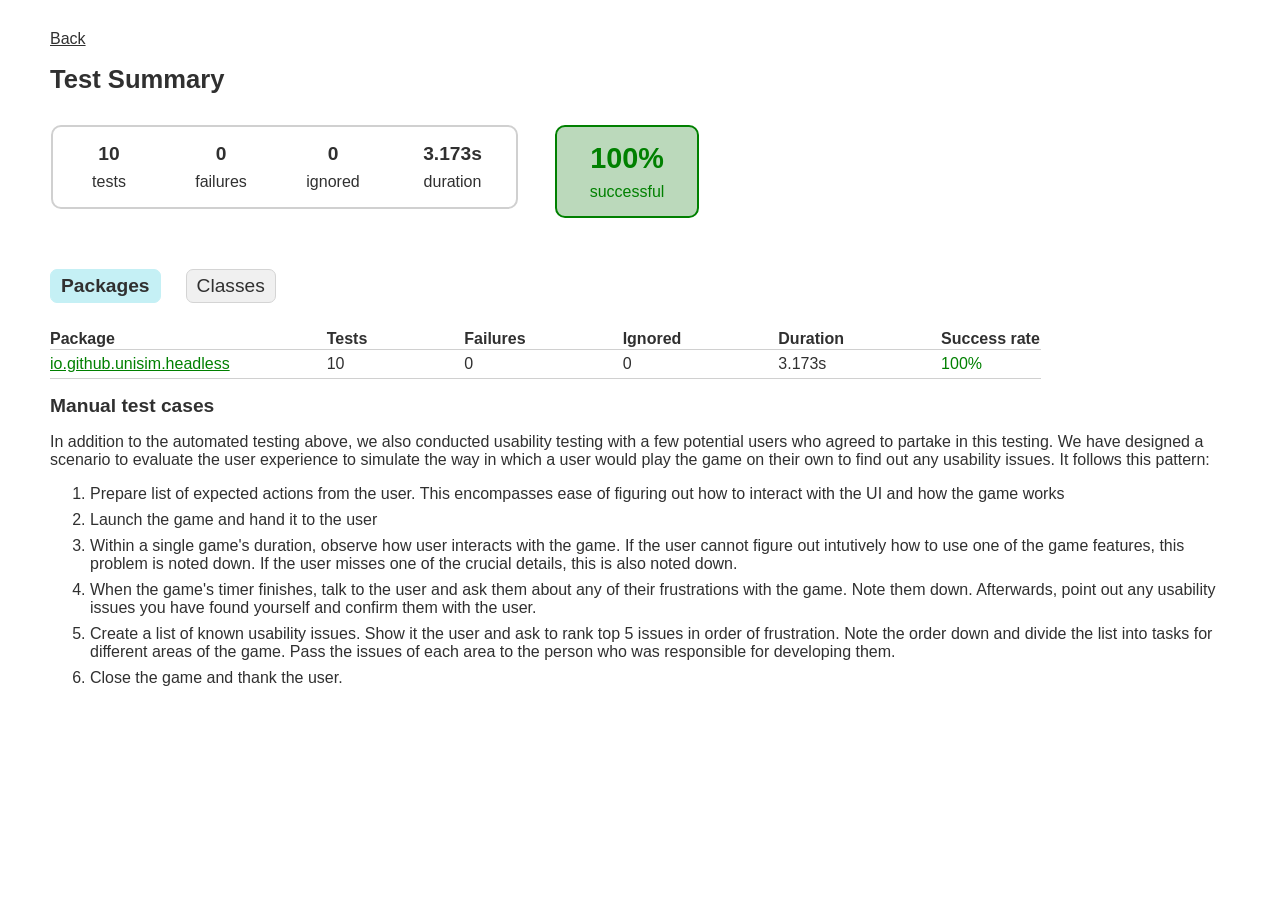
==== docs/jacoco-report/index.html @ bc92f774 "Fixed anchor elements in testing material" ====
<!DOCTYPE html>
<html>
  <head>
    <meta http-equiv="Content-Type" content="text/html; charset=utf-8" />
    <meta http-equiv="x-ua-compatible" content="IE=edge" />
    <title>Test results - Test Summary</title>
    <link href="css/base-style.css" rel="stylesheet" type="text/css" />
    <link href="css/style.css" rel="stylesheet" type="text/css" />
    <script src="js/report.js" type="text/javascript"></script>
  </head>
  <body>
    <div id="content">
      <div>
        <a href="../index.html"> Back </a>
      </div>
      <h1>Test Summary</h1>
      <div id="summary">
        <table>
          <tr>
            <td>
              <div class="summaryGroup">
                <table>
                  <tr>
                    <td>
                      <div class="infoBox" id="tests">
                        <div class="counter">10</div>
                        <p>tests</p>
                      </div>
                    </td>
                    <td>
                      <div class="infoBox" id="failures">
                        <div class="counter">0</div>
                        <p>failures</p>
                      </div>
                    </td>
                    <td>
                      <div class="infoBox" id="ignored">
                        <div class="counter">0</div>
                        <p>ignored</p>
                      </div>
                    </td>
                    <td>
                      <div class="infoBox" id="duration">
                        <div class="counter">3.173s</div>
                        <p>duration</p>
                      </div>
                    </td>
                  </tr>
                </table>
              </div>
            </td>
            <td>
              <div class="infoBox success" id="successRate">
                <div class="percent">100%</div>
                <p>successful</p>
              </div>
            </td>
          </tr>
        </table>
      </div>
      <div id="tabs">
        <ul class="tabLinks">
          <li>
            <a href="#tab0">Packages</a>
          </li>
          <li>
            <a href="#tab1">Classes</a>
          </li>
        </ul>
        <div id="tab0" class="tab">
          <h2>Packages</h2>
          <table>
            <thead>
              <tr>
                <th>Package</th>
                <th>Tests</th>
                <th>Failures</th>
                <th>Ignored</th>
                <th>Duration</th>
                <th>Success rate</th>
              </tr>
            </thead>
            <tbody>
              <tr>
                <td class="success">
                  <a href="packages/io.github.unisim.headless.html"
                    >io.github.unisim.headless</a
                  >
                </td>
                <td>10</td>
                <td>0</td>
                <td>0</td>
                <td>3.173s</td>
                <td class="success">100%</td>
              </tr>
            </tbody>
          </table>
        </div>
        <div id="tab1" class="tab">
          <h2>Classes</h2>
          <table>
            <thead>
              <tr>
                <th>Class</th>
                <th>Tests</th>
                <th>Failures</th>
                <th>Ignored</th>
                <th>Duration</th>
                <th>Success rate</th>
              </tr>
            </thead>
            <tbody>
              <tr>
                <td class="success">
                  <a href="classes/io.github.unisim.headless.AssetTests.html"
                    >io.github.unisim.headless.AssetTests</a
                  >
                </td>
                <td>1</td>
                <td>0</td>
                <td>0</td>
                <td>2.638s</td>
                <td class="success">100%</td>
              </tr>
              <tr>
                <td class="success">
                  <a
                    href="classes/io.github.unisim.headless.BuildingManagerTests.html"
                    >io.github.unisim.headless.BuildingManagerTests</a
                  >
                </td>
                <td>3</td>
                <td>0</td>
                <td>0</td>
                <td>0.419s</td>
                <td class="success">100%</td>
              </tr>
              <tr>
                <td class="success">
                  <a
                    href="classes/io.github.unisim.headless.EventManagerTests.html"
                    >io.github.unisim.headless.EventManagerTests</a
                  >
                </td>
                <td>1</td>
                <td>0</td>
                <td>0</td>
                <td>0.012s</td>
                <td class="success">100%</td>
              </tr>
              <tr>
                <td class="success">
                  <a
                    href="classes/io.github.unisim.headless.ScoreManagerTests.html"
                    >io.github.unisim.headless.ScoreManagerTests</a
                  >
                </td>
                <td>2</td>
                <td>0</td>
                <td>0</td>
                <td>0.071s</td>
                <td class="success">100%</td>
              </tr>
              <tr>
                <td class="success">
                  <a href="classes/io.github.unisim.headless.TimerTests.html"
                    >io.github.unisim.headless.TimerTests</a
                  >
                </td>
                <td>3</td>
                <td>0</td>
                <td>0</td>
                <td>0.033s</td>
                <td class="success">100%</td>
              </tr>
            </tbody>
          </table>
        </div>
      </div>
      <!-- <div id="footer">
<p>
<div>
<label class="hidden" id="label-for-line-wrapping-toggle" for="line-wrapping-toggle">Wrap lines
<input id="line-wrapping-toggle" type="checkbox" autocomplete="off"/>
</label>
</div>Generated by 
<a href="http://www.gradle.org">Gradle 8.10.1</a> at Dec 29, 2024, 9:10:02 AM</p>
</div> -->
      <div>
        <h2>Manual test cases</h2>
        <p>
          In addition to the automated testing above, we also conducted
          usability testing with a few potential users who agreed to partake in
          this testing. We have designed a scenario to evaluate the user
          experience to simulate the way in which a user would play the game on
          their own to find out any usability issues. It follows this pattern:
        </p>
        <ol>
          <li>
            Prepare list of expected actions from the user. This encompasses
            ease of figuring out how to interact with the UI and how the game
            works
          </li>
          <li>Launch the game and hand it to the user</li>
          <li>
            Within a single game's duration, observe how user interacts with the
            game. If the user cannot figure out intutively how to use one of the
            game features, this problem is noted down. If the user misses one of
            the crucial details, this is also noted down.
          </li>
          <li>
            When the game's timer finishes, talk to the user and ask them about
            any of their frustrations with the game. Note them down. Afterwards,
            point out any usability issues you have found yourself and confirm
            them with the user.
          </li>
          <li>
            Create a list of known usability issues. Show it the user and ask to
            rank top 5 issues in order of frustration. Note the order down and
            divide the list into tasks for different areas of the game. Pass the
            issues of each area to the person who was responsible for developing
            them.
          </li>
          <li>Close the game and thank the user.</li>
        </ol>
      </div>
    </div>
  </body>
</html>
---- docs/jacoco-report/css/base-style.css ----
body {
  margin: 0;
  padding: 0;
  font-family: sans-serif;
  font-size: 12pt;
}

body,
a,
a:visited {
  color: #303030;
}

#content {
  padding-left: 50px;
  padding-right: 50px;
  padding-top: 30px;
  padding-bottom: 30px;
}

#content h1 {
  font-size: 160%;
  margin-bottom: 10px;
}

#footer {
  margin-top: 100px;
  font-size: 80%;
  white-space: nowrap;
}

#footer,
#footer a {
  color: #a0a0a0;
}

#line-wrapping-toggle {
  vertical-align: middle;
}

#label-for-line-wrapping-toggle {
  vertical-align: middle;
}

ul {
  margin-left: 0;
}

h1,
h2,
h3 {
  white-space: nowrap;
}

h2 {
  font-size: 120%;
}

ul.tabLinks {
  padding-left: 0;
  padding-top: 10px;
  padding-bottom: 10px;
  overflow: auto;
  min-width: 800px;
  width: auto !important;
  width: 800px;
}

ul.tabLinks li {
  float: left;
  height: 100%;
  list-style: none;
  padding-left: 10px;
  padding-right: 10px;
  padding-top: 5px;
  padding-bottom: 5px;
  margin-bottom: 0;
  -moz-border-radius: 7px;
  border-radius: 7px;
  margin-right: 25px;
  border: solid 1px #d4d4d4;
  background-color: #f0f0f0;
}

ul.tabLinks li:hover {
  background-color: #fafafa;
}

ul.tabLinks li.selected {
  background-color: #c5f0f5;
  border-color: #c5f0f5;
}

ul.tabLinks a {
  font-size: 120%;
  display: block;
  outline: none;
  text-decoration: none;
  margin: 0;
  padding: 0;
}

li {
  margin-bottom: 8px;
}

ul.tabLinks li h2 {
  margin: 0;
  padding: 0;
}

div.tab {
}

div.selected {
  display: block;
}

div.deselected {
  display: none;
}

div.tab table {
  min-width: 350px;
  width: auto !important;
  width: 350px;
  border-collapse: collapse;
}

div.tab th,
div.tab table {
  border-bottom: solid #d0d0d0 1px;
}

div.tab th {
  text-align: left;
  white-space: nowrap;
  padding-left: 6em;
}

div.tab th:first-child {
  padding-left: 0;
}

div.tab td {
  white-space: nowrap;
  padding-left: 6em;
  padding-top: 5px;
  padding-bottom: 5px;
}

div.tab td:first-child {
  padding-left: 0;
}

div.tab td.numeric,
div.tab th.numeric {
  text-align: right;
}

span.code {
  display: inline-block;
  margin-top: 0em;
  margin-bottom: 1em;
}

span.code pre {
  font-size: 11pt;
  padding-top: 10px;
  padding-bottom: 10px;
  padding-left: 10px;
  padding-right: 10px;
  margin: 0;
  background-color: #f7f7f7;
  border: solid 1px #d0d0d0;
  min-width: 700px;
  width: auto !important;
  width: 700px;
}

span.wrapped pre {
  word-wrap: break-word;
  white-space: pre-wrap;
  word-break: break-all;
}

label.hidden {
  display: none;
}
---- docs/jacoco-report/css/style.css ----
#summary {
    margin-top: 30px;
    margin-bottom: 40px;
}

#summary table {
    border-collapse: collapse;
}

#summary td {
    vertical-align: top;
}

.breadcrumbs, .breadcrumbs a {
    color: #606060;
}

.infoBox {
    width: 110px;
    padding-top: 15px;
    padding-bottom: 15px;
    text-align: center;
}

.infoBox p {
    margin: 0;
}

.counter, .percent {
    font-size: 120%;
    font-weight: bold;
    margin-bottom: 8px;
}

#duration {
    width: 125px;
}

#successRate, .summaryGroup {
    border: solid 2px #d0d0d0;
    -moz-border-radius: 10px;
    border-radius: 10px;
}

#successRate {
    width: 140px;
    margin-left: 35px;
}

#successRate .percent {
    font-size: 180%;
}

.success, .success a {
    color: #008000;
}

div.success, #successRate.success {
    background-color: #bbd9bb;
    border-color: #008000;
}

.failures, .failures a {
    color: #b60808;
}

.skipped, .skipped a {
    color: #c09853;
}

div.failures, #successRate.failures {
    background-color: #ecdada;
    border-color: #b60808;
}

ul.linkList {
    padding-left: 0;
}

ul.linkList li {
    list-style: none;
    margin-bottom: 5px;
}
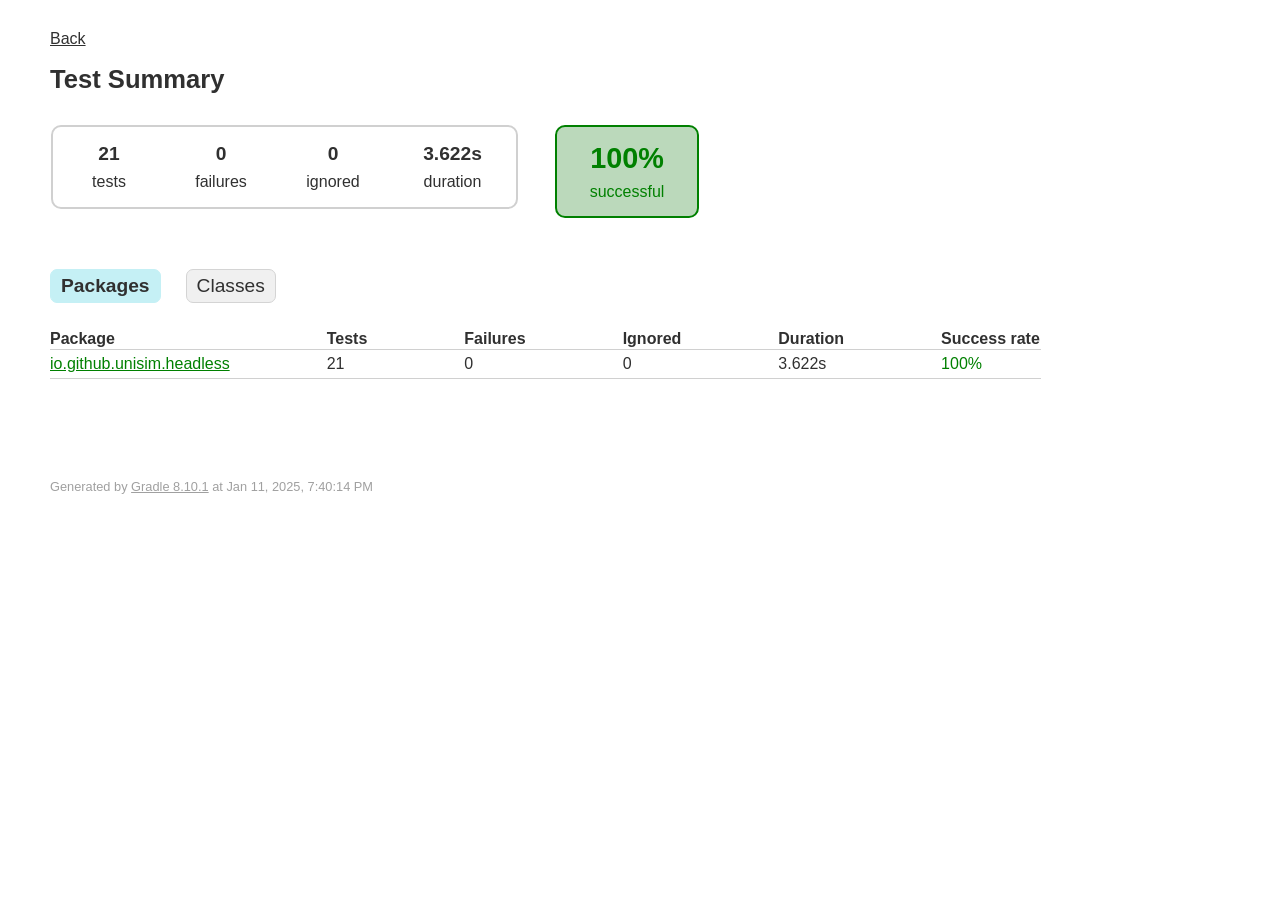
==== commit b03a43d5: "Testing: testing material is updated, manual testing has been added to the website" ====
--- a/docs/jacoco-report/index.html
+++ b/docs/jacoco-report/index.html
@@ -1,229 +1,186 @@
 <!DOCTYPE html>
 <html>
-  <head>
-    <meta http-equiv="Content-Type" content="text/html; charset=utf-8" />
-    <meta http-equiv="x-ua-compatible" content="IE=edge" />
-    <title>Test results - Test Summary</title>
-    <link href="css/base-style.css" rel="stylesheet" type="text/css" />
-    <link href="css/style.css" rel="stylesheet" type="text/css" />
-    <script src="js/report.js" type="text/javascript"></script>
-  </head>
-  <body>
-    <div id="content">
-      <div>
-        <a href="../index.html"> Back </a>
-      </div>
-      <h1>Test Summary</h1>
-      <div id="summary">
-        <table>
-          <tr>
-            <td>
-              <div class="summaryGroup">
-                <table>
-                  <tr>
-                    <td>
-                      <div class="infoBox" id="tests">
-                        <div class="counter">10</div>
-                        <p>tests</p>
-                      </div>
-                    </td>
-                    <td>
-                      <div class="infoBox" id="failures">
-                        <div class="counter">0</div>
-                        <p>failures</p>
-                      </div>
-                    </td>
-                    <td>
-                      <div class="infoBox" id="ignored">
-                        <div class="counter">0</div>
-                        <p>ignored</p>
-                      </div>
-                    </td>
-                    <td>
-                      <div class="infoBox" id="duration">
-                        <div class="counter">3.173s</div>
-                        <p>duration</p>
-                      </div>
-                    </td>
-                  </tr>
-                </table>
-              </div>
-            </td>
-            <td>
-              <div class="infoBox success" id="successRate">
-                <div class="percent">100%</div>
-                <p>successful</p>
-              </div>
-            </td>
-          </tr>
-        </table>
-      </div>
-      <div id="tabs">
-        <ul class="tabLinks">
-          <li>
-            <a href="#tab0">Packages</a>
-          </li>
-          <li>
-            <a href="#tab1">Classes</a>
-          </li>
-        </ul>
-        <div id="tab0" class="tab">
-          <h2>Packages</h2>
-          <table>
-            <thead>
-              <tr>
-                <th>Package</th>
-                <th>Tests</th>
-                <th>Failures</th>
-                <th>Ignored</th>
-                <th>Duration</th>
-                <th>Success rate</th>
-              </tr>
-            </thead>
-            <tbody>
-              <tr>
-                <td class="success">
-                  <a href="packages/io.github.unisim.headless.html"
-                    >io.github.unisim.headless</a
-                  >
-                </td>
-                <td>10</td>
-                <td>0</td>
-                <td>0</td>
-                <td>3.173s</td>
-                <td class="success">100%</td>
-              </tr>
-            </tbody>
-          </table>
-        </div>
-        <div id="tab1" class="tab">
-          <h2>Classes</h2>
-          <table>
-            <thead>
-              <tr>
-                <th>Class</th>
-                <th>Tests</th>
-                <th>Failures</th>
-                <th>Ignored</th>
-                <th>Duration</th>
-                <th>Success rate</th>
-              </tr>
-            </thead>
-            <tbody>
-              <tr>
-                <td class="success">
-                  <a href="classes/io.github.unisim.headless.AssetTests.html"
-                    >io.github.unisim.headless.AssetTests</a
-                  >
-                </td>
-                <td>1</td>
-                <td>0</td>
-                <td>0</td>
-                <td>2.638s</td>
-                <td class="success">100%</td>
-              </tr>
-              <tr>
-                <td class="success">
-                  <a
-                    href="classes/io.github.unisim.headless.BuildingManagerTests.html"
-                    >io.github.unisim.headless.BuildingManagerTests</a
-                  >
-                </td>
-                <td>3</td>
-                <td>0</td>
-                <td>0</td>
-                <td>0.419s</td>
-                <td class="success">100%</td>
-              </tr>
-              <tr>
-                <td class="success">
-                  <a
-                    href="classes/io.github.unisim.headless.EventManagerTests.html"
-                    >io.github.unisim.headless.EventManagerTests</a
-                  >
-                </td>
-                <td>1</td>
-                <td>0</td>
-                <td>0</td>
-                <td>0.012s</td>
-                <td class="success">100%</td>
-              </tr>
-              <tr>
-                <td class="success">
-                  <a
-                    href="classes/io.github.unisim.headless.ScoreManagerTests.html"
-                    >io.github.unisim.headless.ScoreManagerTests</a
-                  >
-                </td>
-                <td>2</td>
-                <td>0</td>
-                <td>0</td>
-                <td>0.071s</td>
-                <td class="success">100%</td>
-              </tr>
-              <tr>
-                <td class="success">
-                  <a href="classes/io.github.unisim.headless.TimerTests.html"
-                    >io.github.unisim.headless.TimerTests</a
-                  >
-                </td>
-                <td>3</td>
-                <td>0</td>
-                <td>0</td>
-                <td>0.033s</td>
-                <td class="success">100%</td>
-              </tr>
-            </tbody>
-          </table>
-        </div>
-      </div>
-      <!-- <div id="footer">
+<head>
+<meta http-equiv="Content-Type" content="text/html; charset=utf-8"/>
+<meta http-equiv="x-ua-compatible" content="IE=edge"/>
+<title>Test results - Test Summary</title>
+<link href="css/base-style.css" rel="stylesheet" type="text/css"/>
+<link href="css/style.css" rel="stylesheet" type="text/css"/>
+<script src="js/report.js" type="text/javascript"></script>
+</head>
+<body>
+<div id="content">
+  <div>
+    <a href="../index.html"> Back </a>
+  </div>
+<h1>Test Summary</h1>
+<div id="summary">
+<table>
+<tr>
+<td>
+<div class="summaryGroup">
+<table>
+<tr>
+<td>
+<div class="infoBox" id="tests">
+<div class="counter">21</div>
+<p>tests</p>
+</div>
+</td>
+<td>
+<div class="infoBox" id="failures">
+<div class="counter">0</div>
+<p>failures</p>
+</div>
+</td>
+<td>
+<div class="infoBox" id="ignored">
+<div class="counter">0</div>
+<p>ignored</p>
+</div>
+</td>
+<td>
+<div class="infoBox" id="duration">
+<div class="counter">3.622s</div>
+<p>duration</p>
+</div>
+</td>
+</tr>
+</table>
+</div>
+</td>
+<td>
+<div class="infoBox success" id="successRate">
+<div class="percent">100%</div>
+<p>successful</p>
+</div>
+</td>
+</tr>
+</table>
+</div>
+<div id="tabs">
+<ul class="tabLinks">
+<li>
+<a href="#tab0">Packages</a>
+</li>
+<li>
+<a href="#tab1">Classes</a>
+</li>
+</ul>
+<div id="tab0" class="tab">
+<h2>Packages</h2>
+<table>
+<thead>
+<tr>
+<th>Package</th>
+<th>Tests</th>
+<th>Failures</th>
+<th>Ignored</th>
+<th>Duration</th>
+<th>Success rate</th>
+</tr>
+</thead>
+<tbody>
+<tr>
+<td class="success">
+<a href="packages/io.github.unisim.headless.html">io.github.unisim.headless</a>
+</td>
+<td>21</td>
+<td>0</td>
+<td>0</td>
+<td>3.622s</td>
+<td class="success">100%</td>
+</tr>
+</tbody>
+</table>
+</div>
+<div id="tab1" class="tab">
+<h2>Classes</h2>
+<table>
+<thead>
+<tr>
+<th>Class</th>
+<th>Tests</th>
+<th>Failures</th>
+<th>Ignored</th>
+<th>Duration</th>
+<th>Success rate</th>
+</tr>
+</thead>
+<tbody>
+<tr>
+<td class="success">
+<a href="classes/io.github.unisim.headless.AchievementManagerTests.html">io.github.unisim.headless.AchievementManagerTests</a>
+</td>
+<td>4</td>
+<td>0</td>
+<td>0</td>
+<td>2.810s</td>
+<td class="success">100%</td>
+</tr>
+<tr>
+<td class="success">
+<a href="classes/io.github.unisim.headless.AssetTests.html">io.github.unisim.headless.AssetTests</a>
+</td>
+<td>1</td>
+<td>0</td>
+<td>0</td>
+<td>0.012s</td>
+<td class="success">100%</td>
+</tr>
+<tr>
+<td class="success">
+<a href="classes/io.github.unisim.headless.BuildingManagerTests.html">io.github.unisim.headless.BuildingManagerTests</a>
+</td>
+<td>7</td>
+<td>0</td>
+<td>0</td>
+<td>0.611s</td>
+<td class="success">100%</td>
+</tr>
+<tr>
+<td class="success">
+<a href="classes/io.github.unisim.headless.EventManagerTests.html">io.github.unisim.headless.EventManagerTests</a>
+</td>
+<td>4</td>
+<td>0</td>
+<td>0</td>
+<td>0.040s</td>
+<td class="success">100%</td>
+</tr>
+<tr>
+<td class="success">
+<a href="classes/io.github.unisim.headless.ScoreManagerTests.html">io.github.unisim.headless.ScoreManagerTests</a>
+</td>
+<td>2</td>
+<td>0</td>
+<td>0</td>
+<td>0.119s</td>
+<td class="success">100%</td>
+</tr>
+<tr>
+<td class="success">
+<a href="classes/io.github.unisim.headless.TimerTests.html">io.github.unisim.headless.TimerTests</a>
+</td>
+<td>3</td>
+<td>0</td>
+<td>0</td>
+<td>0.030s</td>
+<td class="success">100%</td>
+</tr>
+</tbody>
+</table>
+</div>
+</div>
+<div id="footer">
 <p>
 <div>
 <label class="hidden" id="label-for-line-wrapping-toggle" for="line-wrapping-toggle">Wrap lines
 <input id="line-wrapping-toggle" type="checkbox" autocomplete="off"/>
 </label>
 </div>Generated by 
-<a href="http://www.gradle.org">Gradle 8.10.1</a> at Dec 29, 2024, 9:10:02 AM</p>
-</div> -->
-      <div>
-        <h2>Manual test cases</h2>
-        <p>
-          In addition to the automated testing above, we also conducted
-          usability testing with a few potential users who agreed to partake in
-          this testing. We have designed a scenario to evaluate the user
-          experience to simulate the way in which a user would play the game on
-          their own to find out any usability issues. It follows this pattern:
-        </p>
-        <ol>
-          <li>
-            Prepare list of expected actions from the user. This encompasses
-            ease of figuring out how to interact with the UI and how the game
-            works
-          </li>
-          <li>Launch the game and hand it to the user</li>
-          <li>
-            Within a single game's duration, observe how user interacts with the
-            game. If the user cannot figure out intutively how to use one of the
-            game features, this problem is noted down. If the user misses one of
-            the crucial details, this is also noted down.
-          </li>
-          <li>
-            When the game's timer finishes, talk to the user and ask them about
-            any of their frustrations with the game. Note them down. Afterwards,
-            point out any usability issues you have found yourself and confirm
-            them with the user.
-          </li>
-          <li>
-            Create a list of known usability issues. Show it the user and ask to
-            rank top 5 issues in order of frustration. Note the order down and
-            divide the list into tasks for different areas of the game. Pass the
-            issues of each area to the person who was responsible for developing
-            them.
-          </li>
-          <li>Close the game and thank the user.</li>
-        </ol>
-      </div>
-    </div>
-  </body>
+<a href="http://www.gradle.org">Gradle 8.10.1</a> at Jan 11, 2025, 7:40:14 PM</p>
+</div>
+</div>
+</body>
 </html>
--- a/docs/jacoco-report/css/base-style.css
+++ b/docs/jacoco-report/css/base-style.css
@@ -1,189 +1,179 @@
+
 body {
-  margin: 0;
-  padding: 0;
-  font-family: sans-serif;
-  font-size: 12pt;
+    margin: 0;
+    padding: 0;
+    font-family: sans-serif;
+    font-size: 12pt;
 }
 
-body,
-a,
-a:visited {
-  color: #303030;
+body, a, a:visited {
+    color: #303030;
 }
 
 #content {
-  padding-left: 50px;
-  padding-right: 50px;
-  padding-top: 30px;
-  padding-bottom: 30px;
+    padding-left: 50px;
+    padding-right: 50px;
+    padding-top: 30px;
+    padding-bottom: 30px;
 }
 
 #content h1 {
-  font-size: 160%;
-  margin-bottom: 10px;
+    font-size: 160%;
+    margin-bottom: 10px;
 }
 
 #footer {
-  margin-top: 100px;
-  font-size: 80%;
-  white-space: nowrap;
+    margin-top: 100px;
+    font-size: 80%;
+    white-space: nowrap;
 }
 
-#footer,
-#footer a {
-  color: #a0a0a0;
+#footer, #footer a {
+    color: #a0a0a0;
 }
 
 #line-wrapping-toggle {
-  vertical-align: middle;
+    vertical-align: middle;
 }
 
 #label-for-line-wrapping-toggle {
-  vertical-align: middle;
+    vertical-align: middle;
 }
 
 ul {
-  margin-left: 0;
+    margin-left: 0;
 }
 
-h1,
-h2,
-h3 {
-  white-space: nowrap;
+h1, h2, h3 {
+    white-space: nowrap;
 }
 
 h2 {
-  font-size: 120%;
+    font-size: 120%;
 }
 
 ul.tabLinks {
-  padding-left: 0;
-  padding-top: 10px;
-  padding-bottom: 10px;
-  overflow: auto;
-  min-width: 800px;
-  width: auto !important;
-  width: 800px;
+    padding-left: 0;
+    padding-top: 10px;
+    padding-bottom: 10px;
+    overflow: auto;
+    min-width: 800px;
+    width: auto !important;
+    width: 800px;
 }
 
 ul.tabLinks li {
-  float: left;
-  height: 100%;
-  list-style: none;
-  padding-left: 10px;
-  padding-right: 10px;
-  padding-top: 5px;
-  padding-bottom: 5px;
-  margin-bottom: 0;
-  -moz-border-radius: 7px;
-  border-radius: 7px;
-  margin-right: 25px;
-  border: solid 1px #d4d4d4;
-  background-color: #f0f0f0;
+    float: left;
+    height: 100%;
+    list-style: none;
+    padding-left: 10px;
+    padding-right: 10px;
+    padding-top: 5px;
+    padding-bottom: 5px;
+    margin-bottom: 0;
+    -moz-border-radius: 7px;
+    border-radius: 7px;
+    margin-right: 25px;
+    border: solid 1px #d4d4d4;
+    background-color: #f0f0f0;
 }
 
 ul.tabLinks li:hover {
-  background-color: #fafafa;
+    background-color: #fafafa;
 }
 
 ul.tabLinks li.selected {
-  background-color: #c5f0f5;
-  border-color: #c5f0f5;
+    background-color: #c5f0f5;
+    border-color: #c5f0f5;
 }
 
 ul.tabLinks a {
-  font-size: 120%;
-  display: block;
-  outline: none;
-  text-decoration: none;
-  margin: 0;
-  padding: 0;
-}
-
-li {
-  margin-bottom: 8px;
+    font-size: 120%;
+    display: block;
+    outline: none;
+    text-decoration: none;
+    margin: 0;
+    padding: 0;
 }
 
 ul.tabLinks li h2 {
-  margin: 0;
-  padding: 0;
+    margin: 0;
+    padding: 0;
 }
 
 div.tab {
 }
 
 div.selected {
-  display: block;
+    display: block;
 }
 
 div.deselected {
-  display: none;
+    display: none;
 }
 
 div.tab table {
-  min-width: 350px;
-  width: auto !important;
-  width: 350px;
-  border-collapse: collapse;
+    min-width: 350px;
+    width: auto !important;
+    width: 350px;
+    border-collapse: collapse;
 }
 
-div.tab th,
-div.tab table {
-  border-bottom: solid #d0d0d0 1px;
+div.tab th, div.tab table {
+    border-bottom: solid #d0d0d0 1px;
 }
 
 div.tab th {
-  text-align: left;
-  white-space: nowrap;
-  padding-left: 6em;
+    text-align: left;
+    white-space: nowrap;
+    padding-left: 6em;
 }
 
 div.tab th:first-child {
-  padding-left: 0;
+    padding-left: 0;
 }
 
 div.tab td {
-  white-space: nowrap;
-  padding-left: 6em;
-  padding-top: 5px;
-  padding-bottom: 5px;
+    white-space: nowrap;
+    padding-left: 6em;
+    padding-top: 5px;
+    padding-bottom: 5px;
 }
 
 div.tab td:first-child {
-  padding-left: 0;
+    padding-left: 0;
 }
 
-div.tab td.numeric,
-div.tab th.numeric {
-  text-align: right;
+div.tab td.numeric, div.tab th.numeric {
+    text-align: right;
 }
 
 span.code {
-  display: inline-block;
-  margin-top: 0em;
-  margin-bottom: 1em;
+    display: inline-block;
+    margin-top: 0em;
+    margin-bottom: 1em;
 }
 
 span.code pre {
-  font-size: 11pt;
-  padding-top: 10px;
-  padding-bottom: 10px;
-  padding-left: 10px;
-  padding-right: 10px;
-  margin: 0;
-  background-color: #f7f7f7;
-  border: solid 1px #d0d0d0;
-  min-width: 700px;
-  width: auto !important;
-  width: 700px;
+    font-size: 11pt;
+    padding-top: 10px;
+    padding-bottom: 10px;
+    padding-left: 10px;
+    padding-right: 10px;
+    margin: 0;
+    background-color: #f7f7f7;
+    border: solid 1px #d0d0d0;
+    min-width: 700px;
+    width: auto !important;
+    width: 700px;
 }
 
 span.wrapped pre {
-  word-wrap: break-word;
-  white-space: pre-wrap;
-  word-break: break-all;
+    word-wrap: break-word;
+    white-space: pre-wrap;
+    word-break: break-all;
 }
 
 label.hidden {
-  display: none;
-}
+    display: none;
+}
